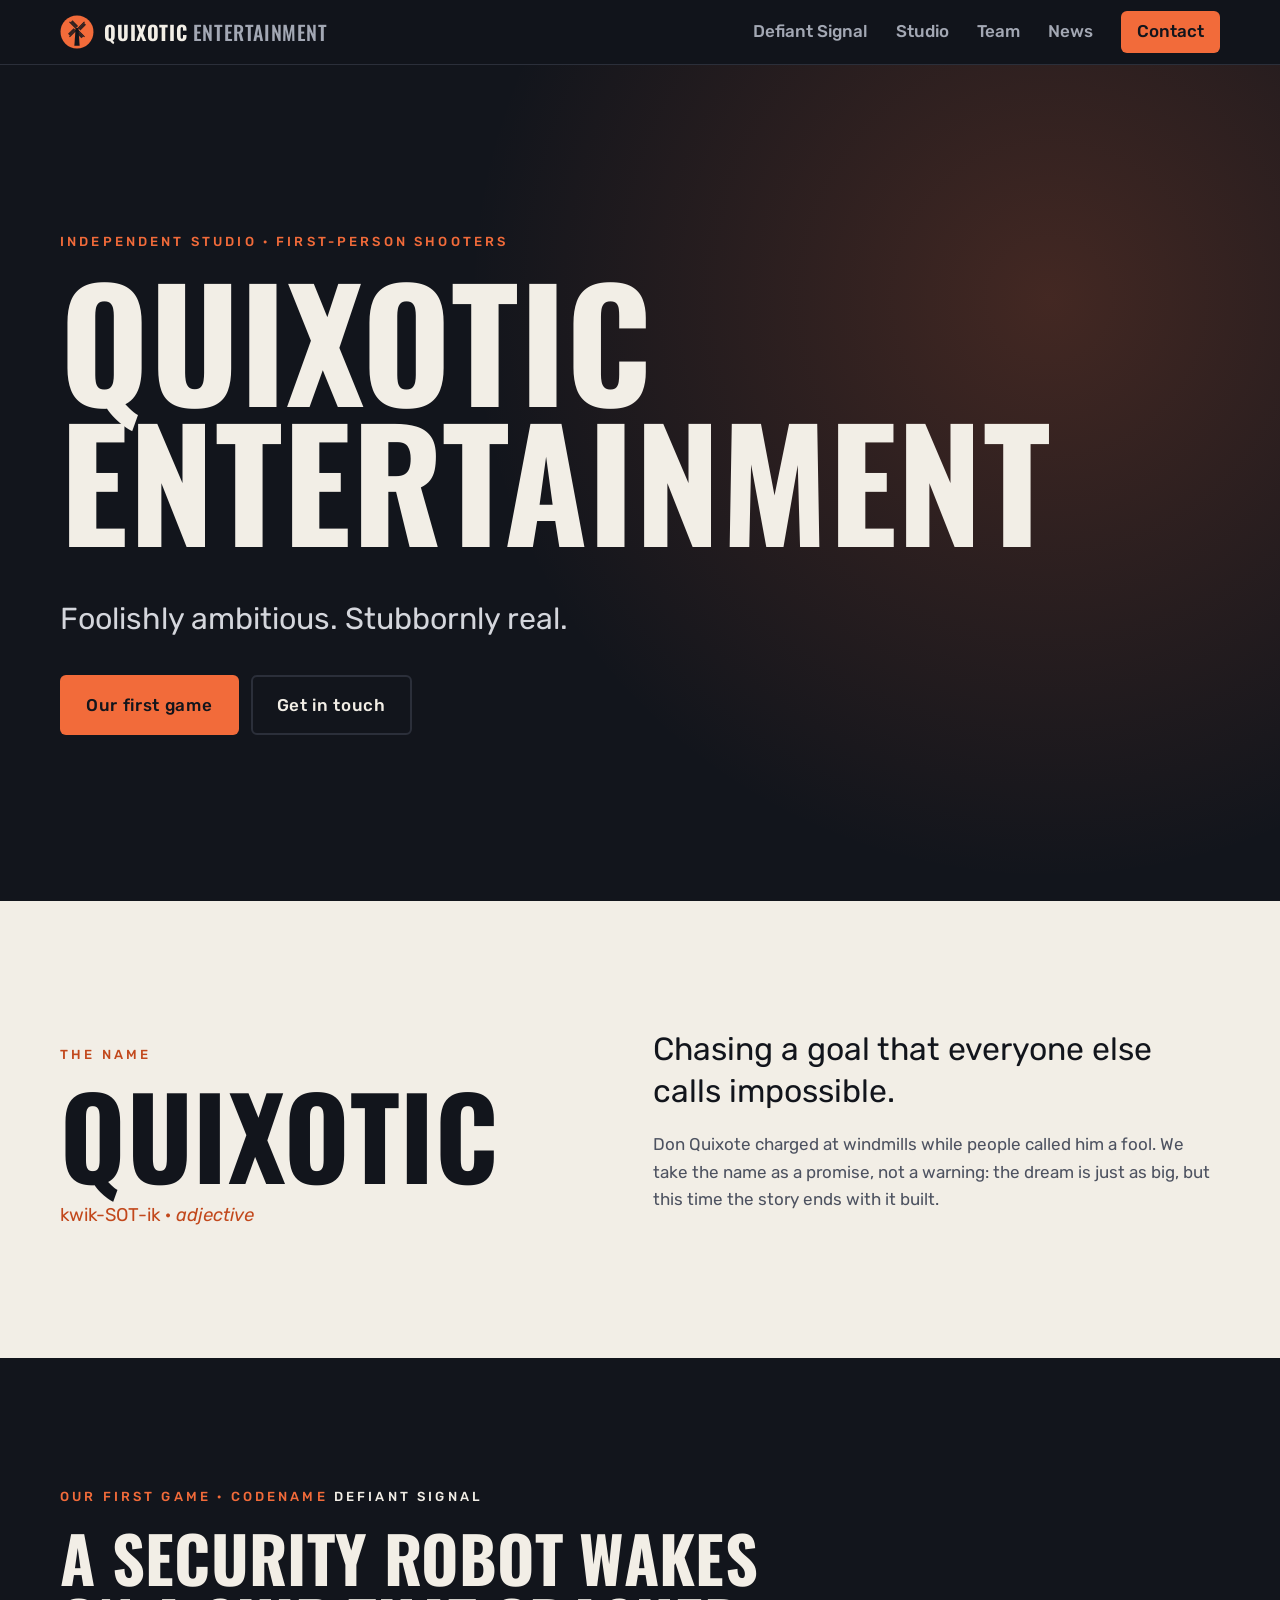
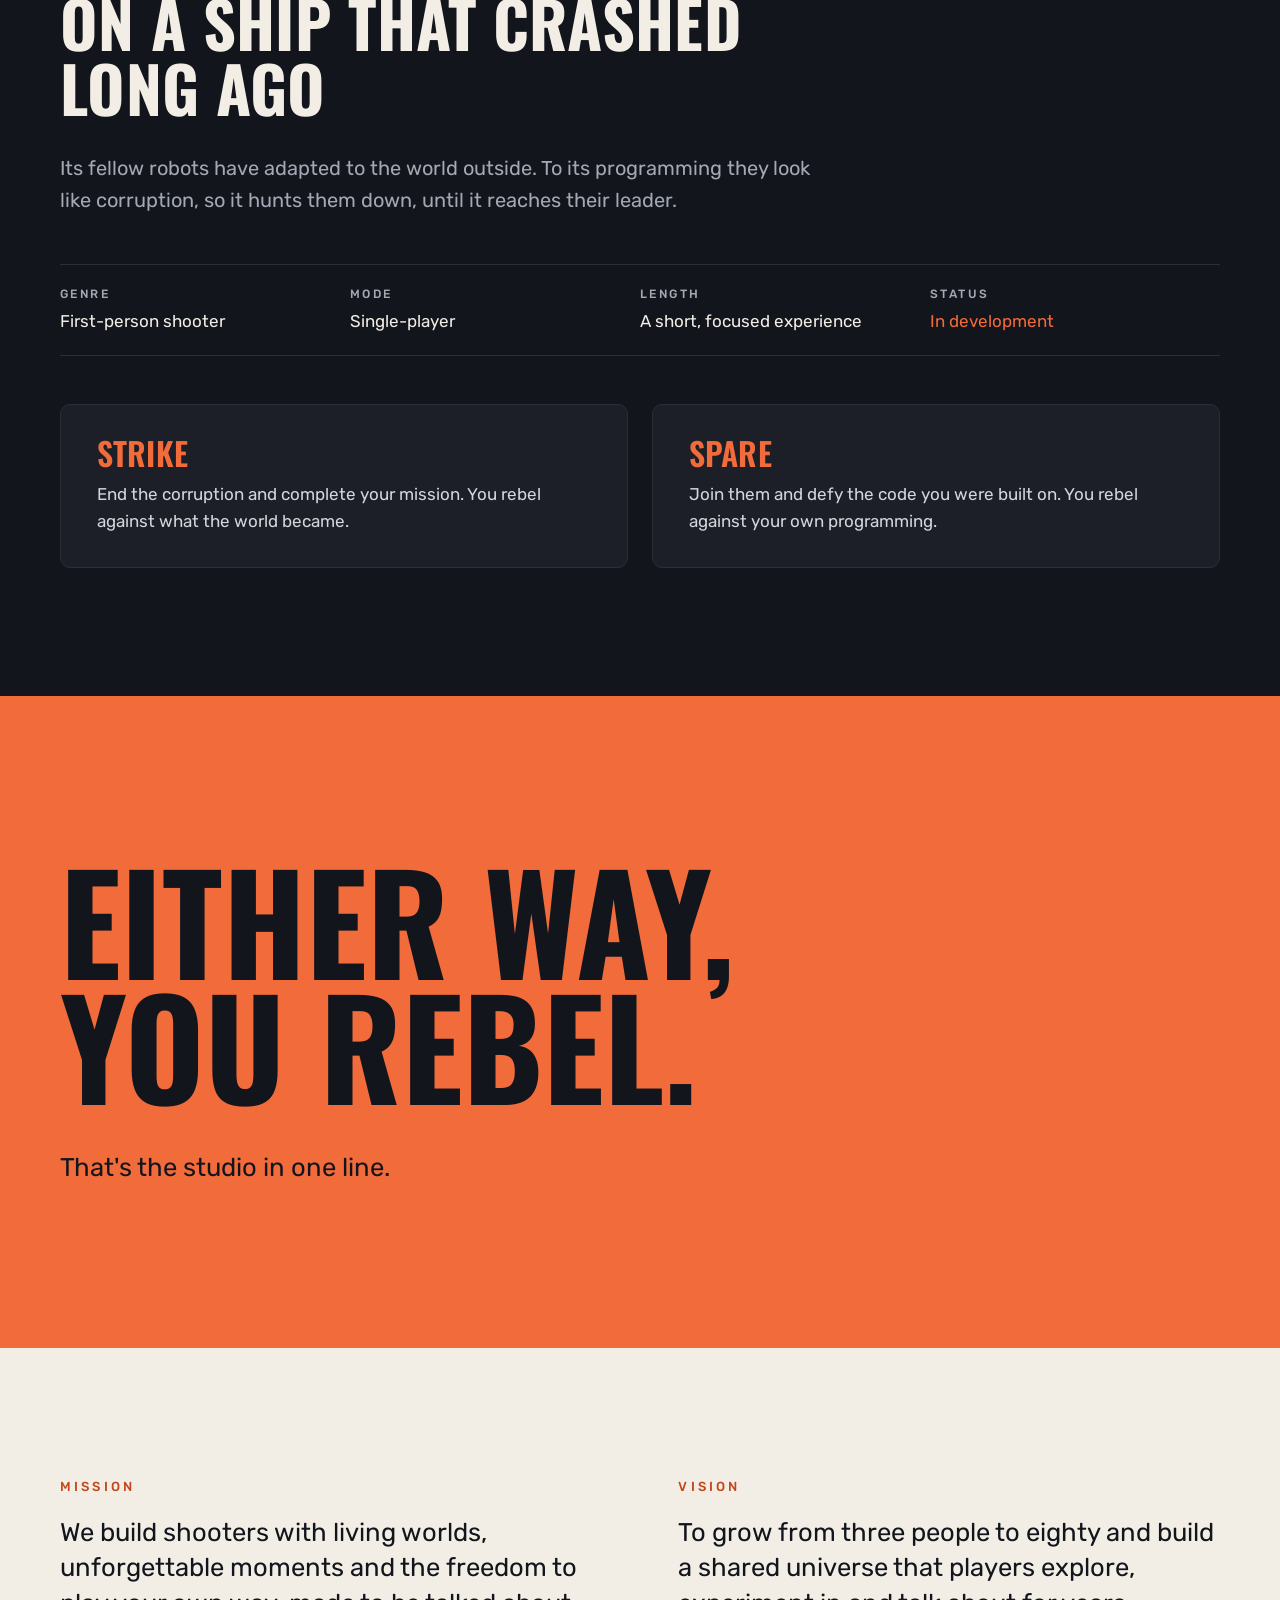
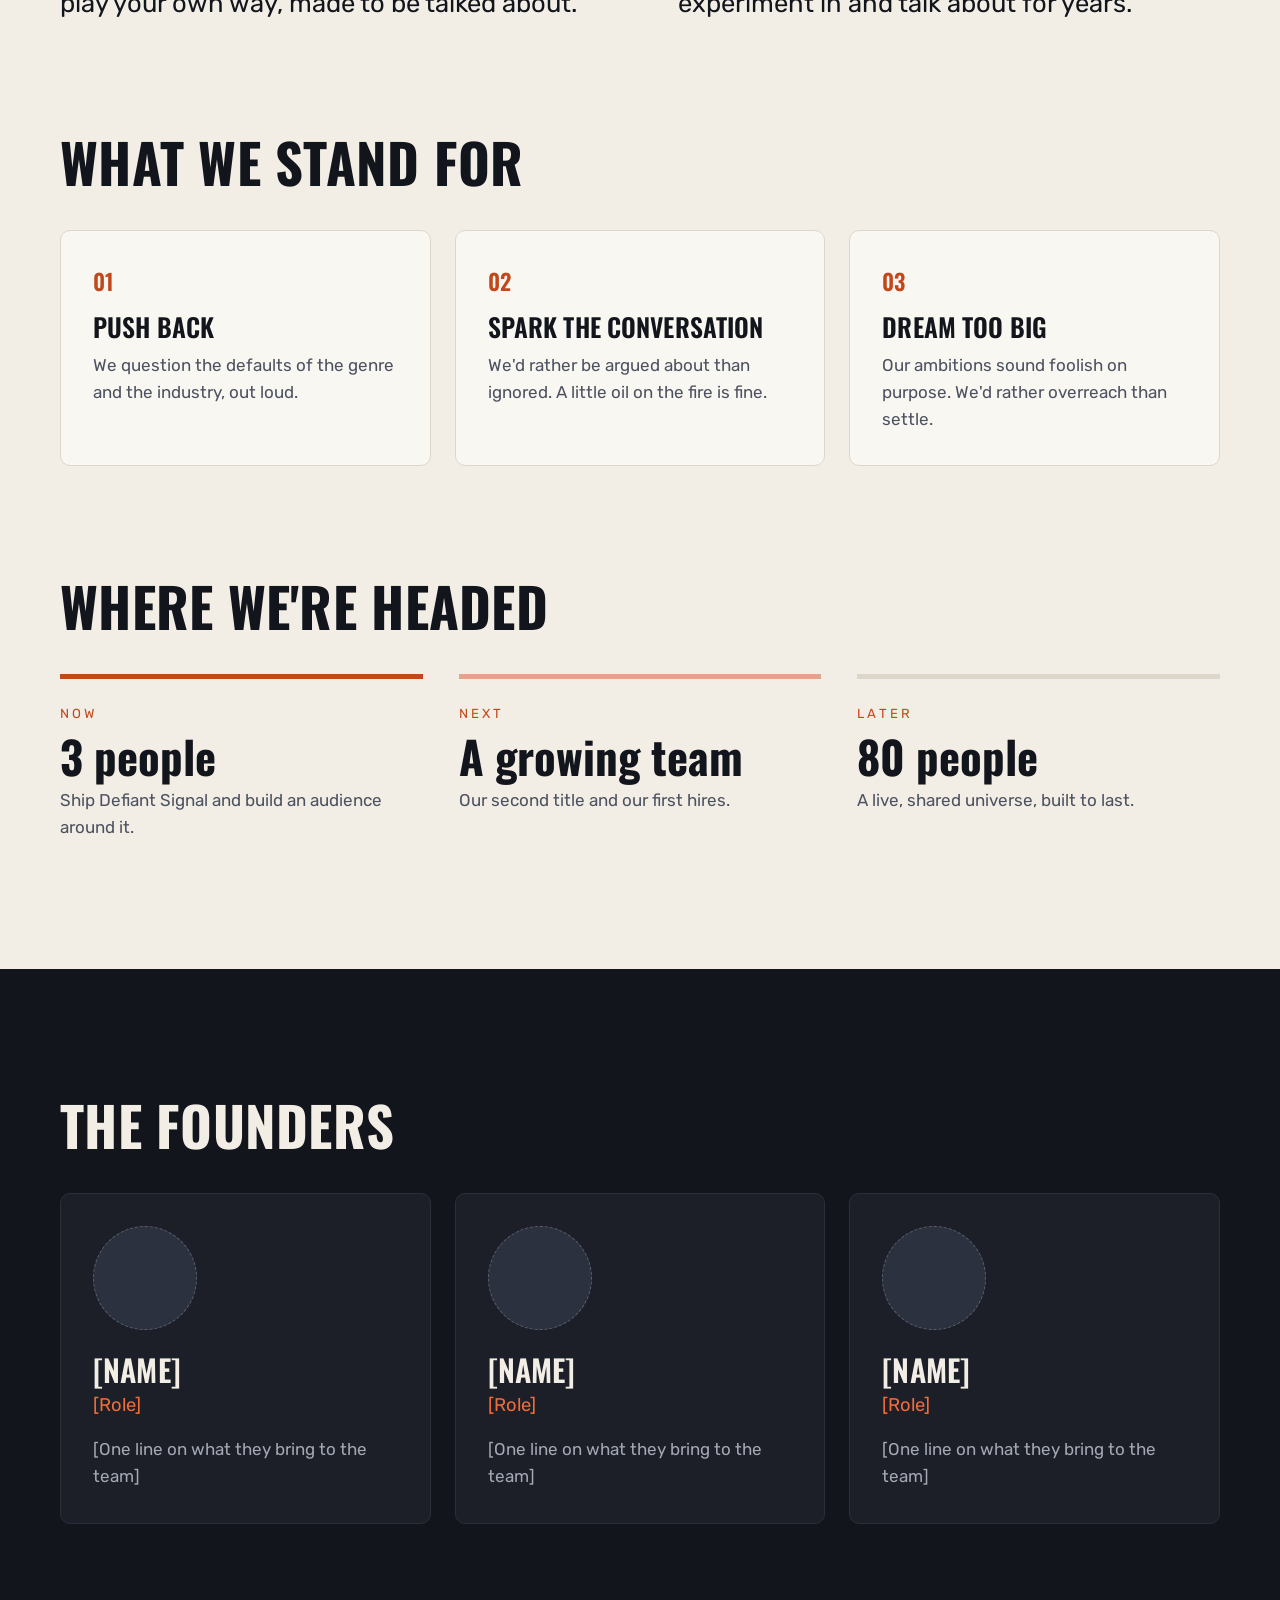
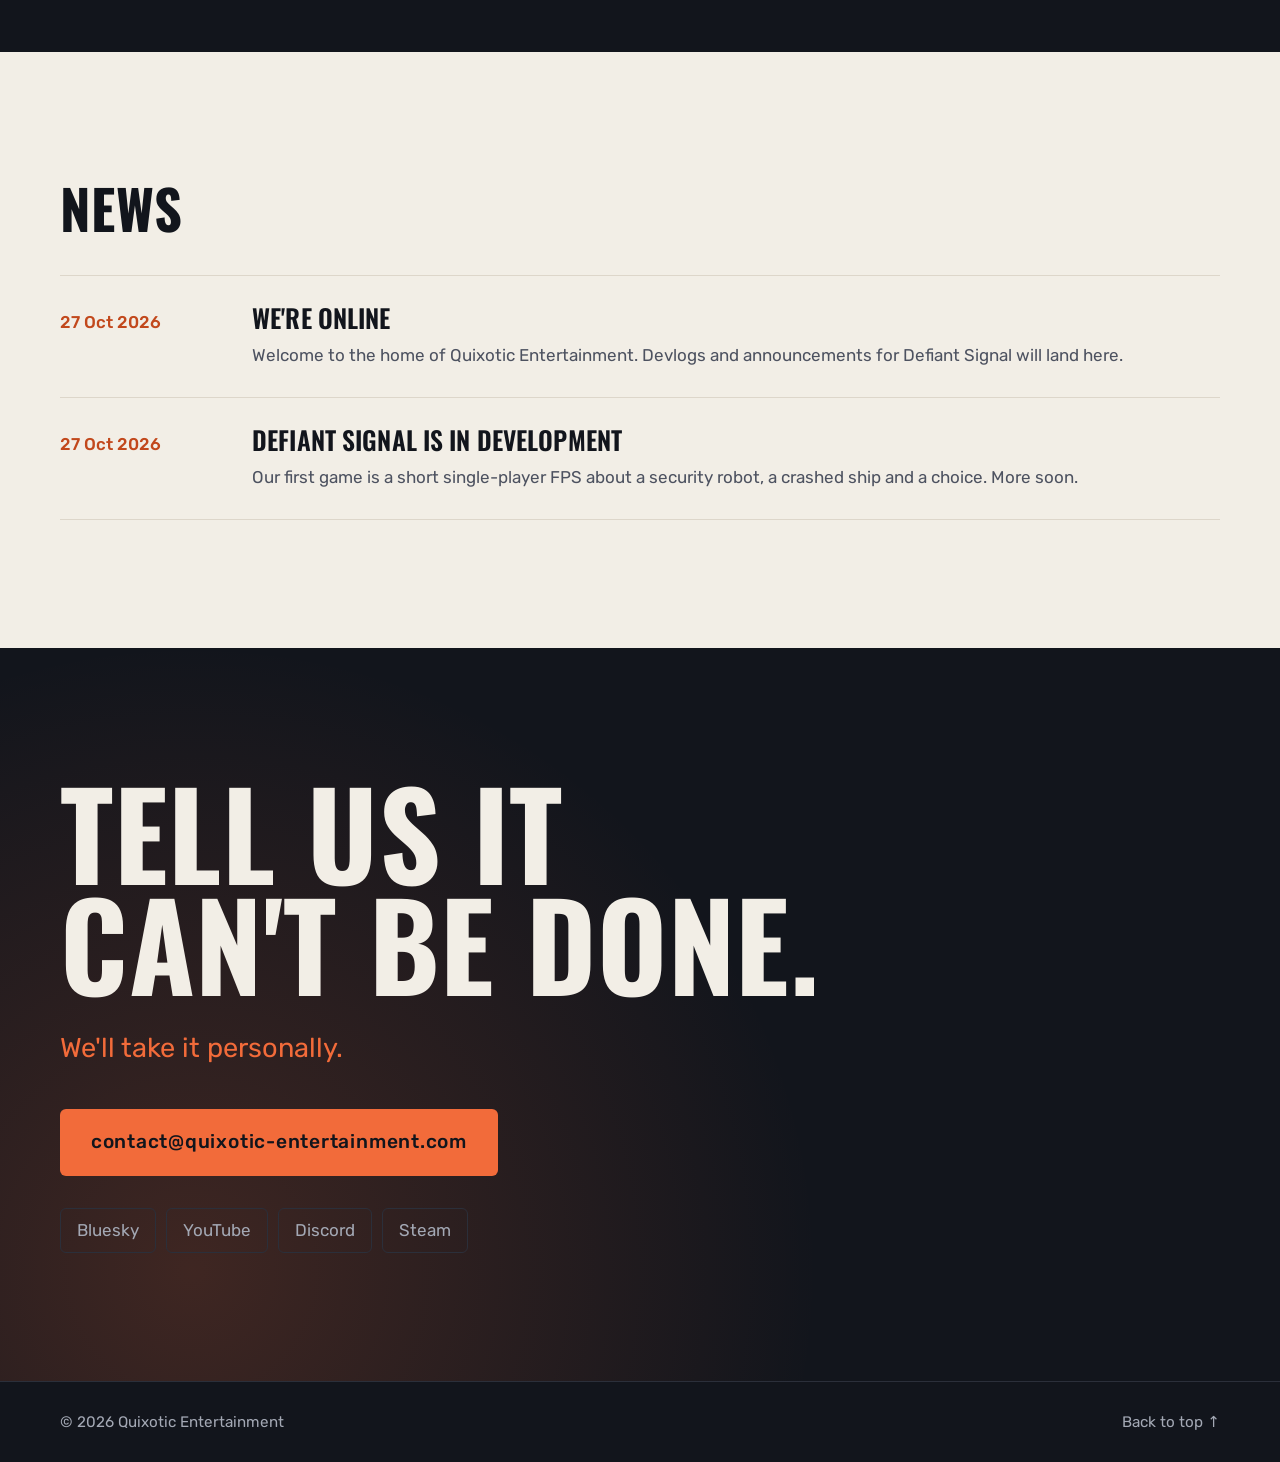
==== index.html @ 9f411820 "Add Quixotic Entertainment studio website Static site for quixotic-entertainment.com on GitHub Pages" ====
<!doctype html>
<html lang="en">
<head>
  <meta charset="utf-8">
  <meta name="viewport" content="width=device-width, initial-scale=1">
  <title>Quixotic Entertainment — Foolishly ambitious. Stubbornly real.</title>
  <meta name="description" content="Quixotic Entertainment is an independent studio making first-person shooters. Our first game, codename Defiant Signal, is a short single-player FPS.">
  <link rel="canonical" href="https://quixotic-entertainment.com/">
  <meta name="theme-color" content="#12151c">

  <meta property="og:type" content="website">
  <meta property="og:site_name" content="Quixotic Entertainment">
  <meta property="og:title" content="Quixotic Entertainment — Foolishly ambitious. Stubbornly real.">
  <meta property="og:description" content="An independent FPS studio. Our first game, codename Defiant Signal, is a short single-player shooter.">
  <meta property="og:url" content="https://quixotic-entertainment.com/">
  <meta property="og:image" content="https://quixotic-entertainment.com/assets/og-image.png">
  <meta name="twitter:card" content="summary_large_image">

  <link rel="icon" href="/assets/favicon.svg" type="image/svg+xml">
  <link rel="preconnect" href="https://fonts.googleapis.com">
  <link rel="preconnect" href="https://fonts.gstatic.com" crossorigin>
  <link href="https://fonts.googleapis.com/css2?family=Oswald:wght@500;600;700&family=Rubik:ital,wght@0,400;0,500;1,400&display=swap" rel="stylesheet">
  <link rel="stylesheet" href="/css/style.css">
  <script>document.documentElement.classList.add('js');</script>
</head>
<body>
  <a class="skip-link" href="#main">Skip to content</a>

  <header class="site-header">
    <div class="container nav-bar">
      <a class="brand" href="#top" aria-label="Quixotic Entertainment home">
        <img src="/assets/logo.svg" alt="" width="34" height="34">
        <span>Quixotic <em>Entertainment</em></span>
      </a>
      <button class="nav-toggle" aria-expanded="false" aria-controls="site-nav">
        <span class="sr-only">Menu</span>
        <span class="bar"></span><span class="bar"></span>
      </button>
      <nav id="site-nav" class="site-nav" aria-label="Main">
        <a href="#game">Defiant Signal</a>
        <a href="#studio">Studio</a>
        <a href="#team">Team</a>
        <a href="#news">News</a>
        <a href="#contact" class="nav-cta">Contact</a>
      </nav>
    </div>
  </header>

  <main id="main">
    <!-- HERO -->
    <section class="hero dark glow-tr" id="top">
      <div class="container">
        <p class="eyebrow">Independent studio · First-person shooters</p>
        <h1>Quixotic<br>Entertainment</h1>
        <p class="hero-tagline">Foolishly ambitious. Stubbornly real.</p>
        <div class="hero-actions">
          <a class="btn btn-primary" href="#game">Our first game</a>
          <a class="btn btn-ghost" href="#contact">Get in touch</a>
        </div>
      </div>
    </section>

    <!-- THE NAME -->
    <section class="section light" id="studio">
      <div class="container name-grid">
        <div class="reveal">
          <p class="eyebrow">The name</p>
          <h2 class="word">Quixotic</h2>
          <p class="pronounce">kwik-SOT-ik · <i>adjective</i></p>
        </div>
        <div class="reveal">
          <p class="definition">Chasing a goal that everyone else calls impossible.</p>
          <p class="muted">Don Quixote charged at windmills while people called him a fool. We take the name as a promise, not a warning: the dream is just as big, but this time the story ends with it built.</p>
        </div>
      </div>
    </section>

    <!-- FIRST GAME -->
    <section class="section dark" id="game">
      <div class="container">
        <header class="reveal">
          <p class="eyebrow">Our first game · Codename <strong>Defiant Signal</strong></p>
          <h2 class="game-title">A security robot wakes on a ship that crashed long ago</h2>
          <!-- TODO: placeholder story from the pitch deck; replace when the premise is final -->
          <p class="lede">Its fellow robots have adapted to the world outside. To its programming they look like corruption, so it hunts them down, until it reaches their leader.</p>
        </header>
        <ul class="game-facts reveal">
          <li><strong>Genre</strong><span>First-person shooter</span></li>
          <li><strong>Mode</strong><span>Single-player</span></li>
          <li><strong>Length</strong><span>A short, focused experience</span></li>
          <li><strong>Status</strong><span class="ember">In development</span></li>
        </ul>
        <div class="choice-grid">
          <article class="choice reveal">
            <h3>Strike</h3>
            <p>End the corruption and complete your mission. You rebel against what the world became.</p>
          </article>
          <article class="choice reveal">
            <h3>Spare</h3>
            <p>Join them and defy the code you were built on. You rebel against your own programming.</p>
          </article>
        </div>
      </div>
    </section>

    <!-- ONE-LINER -->
    <section class="band" aria-label="Studio motto">
      <div class="container reveal">
        <p class="band-big">Either way,<br>you rebel.</p>
        <p class="band-small">That's the studio in one line.</p>
      </div>
    </section>

    <!-- MISSION & VISION -->
    <section class="section light">
      <div class="container">
        <div class="mv-grid">
          <div class="mv reveal">
            <p class="eyebrow">Mission</p>
            <p class="mv-text">We build shooters with living worlds, unforgettable moments and the freedom to play your own way, made to be talked about.</p>
          </div>
          <div class="mv reveal">
            <p class="eyebrow">Vision</p>
            <p class="mv-text">To grow from three people to eighty and build a shared universe that players explore, experiment in and talk about for years.</p>
          </div>
        </div>

        <h2 class="section-title reveal">What we stand for</h2>
        <ol class="values">
          <li class="value reveal"><span class="num">01</span><h3>Push back</h3><p>We question the defaults of the genre and the industry, out loud.</p></li>
          <li class="value reveal"><span class="num">02</span><h3>Spark the conversation</h3><p>We'd rather be argued about than ignored. A little oil on the fire is fine.</p></li>
          <li class="value reveal"><span class="num">03</span><h3>Dream too big</h3><p>Our ambitions sound foolish on purpose. We'd rather overreach than settle.</p></li>
        </ol>

        <h2 class="section-title reveal">Where we're headed</h2>
        <ol class="roadmap">
          <li class="stage now reveal"><span class="stage-label">Now</span><strong>3 people</strong><p>Ship Defiant Signal and build an audience around it.</p></li>
          <!-- TODO: fill in team size and funding plan -->
          <li class="stage next reveal"><span class="stage-label">Next</span><strong>A growing team</strong><p>Our second title and our first hires.</p></li>
          <li class="stage later reveal"><span class="stage-label">Later</span><strong>80 people</strong><p>A live, shared universe, built to last.</p></li>
        </ol>
      </div>
    </section>

    <!-- FOUNDERS -->
    <section class="section dark" id="team">
      <div class="container">
        <h2 class="section-title reveal">The founders</h2>
        <!-- TODO: replace with real names, roles and photos (put photos in /assets and swap .avatar for an <img>) -->
        <ul class="team-grid">
          <li class="member reveal"><span class="avatar" aria-hidden="true"></span><h3>[Name]</h3><span class="role">[Role]</span><p>[One line on what they bring to the team]</p></li>
          <li class="member reveal"><span class="avatar" aria-hidden="true"></span><h3>[Name]</h3><span class="role">[Role]</span><p>[One line on what they bring to the team]</p></li>
          <li class="member reveal"><span class="avatar" aria-hidden="true"></span><h3>[Name]</h3><span class="role">[Role]</span><p>[One line on what they bring to the team]</p></li>
        </ul>
      </div>
    </section>

    <!-- NEWS -->
    <section class="section light" id="news">
      <div class="container">
        <h2 class="section-title reveal">News</h2>
        <!-- TODO: newest post first; copy an <article> block to add one -->
        <div class="news-list">
          <article class="news-item reveal">
            <time datetime="2026-10-27">27 Oct 2026</time>
            <h3>We're online</h3>
            <p>Welcome to the home of Quixotic Entertainment. Devlogs and announcements for Defiant Signal will land here.</p>
          </article>
          <article class="news-item reveal">
            <time datetime="2026-10-27">27 Oct 2026</time>
            <h3>Defiant Signal is in development</h3>
            <p>Our first game is a short single-player FPS about a security robot, a crashed ship and a choice. More soon.</p>
          </article>
        </div>
      </div>
    </section>

    <!-- CONTACT -->
    <section class="section dark glow-bl contact" id="contact">
      <div class="container reveal">
        <h2 class="contact-title">Tell us it<br>can't be done.</h2>
        <p class="contact-sub">We'll take it personally.</p>
        <!-- TODO: confirm this mailbox exists -->
        <a class="btn btn-primary btn-big" href="mailto:contact@quixotic-entertainment.com">contact@quixotic-entertainment.com</a>
        <!-- TODO: replace # with your real profile links, or remove ones you don't use -->
        <ul class="socials">
          <li><a href="#">Bluesky</a></li>
          <li><a href="#">YouTube</a></li>
          <li><a href="#">Discord</a></li>
          <li><a href="#">Steam</a></li>
        </ul>
      </div>
    </section>
  </main>

  <footer class="site-footer">
    <div class="container footer-row">
      <span>© <span id="year">2026</span> Quixotic Entertainment</span>
      <a href="#top">Back to top ↑</a>
    </div>
  </footer>

  <script src="/js/main.js" defer></script>
</body>
</html>
---- css/style.css ----
:root {
  --navy: #12151c;
  --navy-2: #1c1f27;
  --navy-line: #2b2f3a;
  --paper: #f2eee6;
  --paper-2: #f9f7f2;
  --paper-line: #ddd6ca;
  --ember: #f26b3a;
  --ember-dark: #c2481c;
  --gray-dark: #a3a8b4;   /* body text on navy */
  --gray-light: #4d5260;  /* body text on paper */
  --radius: 10px;
  --display: "Oswald", "Arial Narrow", Impact, sans-serif;
  --body: "Rubik", system-ui, -apple-system, "Segoe UI", sans-serif;
}

*, *::before, *::after { box-sizing: border-box; }
html { scroll-behavior: smooth; scroll-padding-top: 72px; }
body {
  margin: 0;
  background: var(--navy);
  color: var(--paper);
  font-family: var(--body);
  font-size: 1.0625rem;
  line-height: 1.6;
  -webkit-font-smoothing: antialiased;
}
img, svg { display: block; max-width: 100%; }
a { color: inherit; }
h1, h2, h3 { font-family: var(--display); font-weight: 700; text-transform: uppercase; line-height: 1.02; margin: 0 0 .5em; letter-spacing: .005em; }
h3 { font-size: 1.6rem; font-weight: 600; }
p { margin: 0 0 1em; }

.container { width: min(1160px, 100% - 32px); margin-inline: auto; }
.sr-only { position: absolute; width: 1px; height: 1px; overflow: hidden; clip: rect(0 0 0 0); white-space: nowrap; }
.skip-link { position: absolute; left: 16px; top: -60px; background: var(--ember); color: var(--navy); padding: 10px 16px; border-radius: 8px; z-index: 100; }
.skip-link:focus { top: 16px; }
:focus-visible { outline: 3px solid var(--ember); outline-offset: 3px; border-radius: 4px; }

/* Dark / light rhythm, as in the pitch deck */
.dark { background: var(--navy); color: var(--paper); --accent: var(--ember); --muted: var(--gray-dark); --card: var(--navy-2); --line: var(--navy-line); }
.light { background: var(--paper); color: var(--navy); --accent: var(--ember-dark); --muted: var(--gray-light); --card: var(--paper-2); --line: var(--paper-line); }
.glow-tr { background: radial-gradient(circle at 82% 28%, rgb(242 107 58 / .22), transparent 48%), var(--navy); }
.glow-bl { background: radial-gradient(circle at 15% 85%, rgb(242 107 58 / .2), transparent 50%), var(--navy); }

.eyebrow {
  font-size: .82rem; font-weight: 500; letter-spacing: .24em; text-transform: uppercase;
  color: var(--accent, var(--ember)); margin-bottom: 1.1rem;
}
.muted { color: var(--muted); }
.ember { color: var(--ember); }
.section { padding: clamp(72px, 10vw, 128px) 0; }
.section-title { font-size: clamp(2.2rem, 5vw, 3.4rem); margin: 0 0 40px; }
.section-title:not(:first-child) { margin-top: clamp(72px, 9vw, 112px); }

/* Buttons */
.btn {
  display: inline-flex; align-items: center; justify-content: center;
  padding: .9rem 1.5rem; border-radius: 6px; font-weight: 500; text-decoration: none;
  letter-spacing: .04em; border: 2px solid transparent; transition: transform .2s, background .2s, border-color .2s;
}
.btn:hover { transform: translateY(-2px); }
.btn-primary { background: var(--ember); color: var(--navy); }
.btn-primary:hover { background: #ff8257; }
.btn-ghost { border-color: var(--navy-line); color: var(--paper); }
.btn-ghost:hover { border-color: var(--paper); }
.btn-big { font-size: clamp(.9rem, 3.4vw, 1.2rem); padding: 1rem 1.8rem; overflow-wrap: anywhere; }

/* Header */
.site-header {
  position: sticky; top: 0; z-index: 50;
  background: rgb(18 21 28 / .85); backdrop-filter: blur(10px);
  border-bottom: 1px solid var(--navy-line);
}
.nav-bar { display: flex; align-items: center; justify-content: space-between; height: 64px; }
.brand { display: flex; align-items: center; gap: .65rem; text-decoration: none; font-family: var(--display); font-weight: 700; font-size: 1.25rem; text-transform: uppercase; letter-spacing: .03em; }
.brand em { font-style: normal; font-weight: 500; color: var(--gray-dark); }
.site-nav { display: flex; align-items: center; gap: 1.75rem; }
.site-nav a { text-decoration: none; font-weight: 500; color: var(--gray-dark); transition: color .2s; }
.site-nav a:hover { color: var(--paper); }
.site-nav .nav-cta { color: var(--navy); background: var(--ember); padding: .45rem 1rem; border-radius: 6px; }
.site-nav .nav-cta:hover { color: var(--navy); background: #ff8257; }
.nav-toggle { display: none; }

@media (max-width: 820px) {
  .brand em { display: none; }
  .nav-toggle {
    display: grid; gap: 6px; place-content: center; width: 44px; height: 44px;
    background: none; border: 1px solid var(--navy-line); border-radius: 8px; cursor: pointer;
  }
  .nav-toggle .bar { width: 20px; height: 2px; background: var(--paper); transition: transform .25s; }
  .nav-toggle[aria-expanded="true"] .bar:first-of-type { transform: translateY(4px) rotate(45deg); }
  .nav-toggle[aria-expanded="true"] .bar:last-of-type { transform: translateY(-4px) rotate(-45deg); }
  .site-nav {
    position: absolute; top: 64px; left: 0; right: 0; flex-direction: column; align-items: stretch; gap: 0;
    background: var(--navy-2); border-bottom: 1px solid var(--navy-line); padding: 8px 16px 16px;
    display: none;
  }
  .site-nav.open { display: flex; }
  .site-nav a { padding: .85rem 0; border-bottom: 1px solid var(--navy-line); }
  .site-nav .nav-cta { margin-top: 12px; text-align: center; border: 0; }
}

/* Hero */
.hero { min-height: calc(100vh - 64px); min-height: calc(100svh - 64px); display: flex; align-items: center; padding: 64px 0; }
.hero h1 { font-size: clamp(3.4rem, 13vw, 9.5rem); line-height: .92; margin-bottom: .3em; }
.hero-tagline { font-size: clamp(1.2rem, 3vw, 1.9rem); color: #d4d6dc; margin-bottom: 2rem; }
.hero-actions { display: flex; flex-wrap: wrap; gap: 12px; }

/* The name */
.name-grid { display: grid; grid-template-columns: 1fr 1.1fr; gap: clamp(32px, 6vw, 96px); align-items: end; }
.word { font-size: clamp(3.4rem, 10vw, 7rem); line-height: .9; margin-bottom: .15em; }
.pronounce { color: var(--accent); font-size: 1.15rem; margin: 0; }
.definition { font-size: clamp(1.4rem, 3vw, 2rem); line-height: 1.3; margin-bottom: 1.2rem; }
@media (max-width: 760px) { .name-grid { grid-template-columns: 1fr; } }

/* First game */
.eyebrow strong { color: var(--paper); font-weight: 500; }
.game-title { font-size: clamp(2.2rem, 5.5vw, 4rem); max-width: 22ch; }
.lede { color: var(--muted); font-size: clamp(1.05rem, 2vw, 1.25rem); max-width: 60ch; }
.game-facts { list-style: none; padding: 0; margin: 48px 0; display: grid; grid-template-columns: repeat(4, 1fr); border-block: 1px solid var(--line); }
.game-facts li { padding: 20px 16px 20px 0; }
.game-facts strong { display: block; font-size: .75rem; letter-spacing: .2em; text-transform: uppercase; color: var(--muted); font-weight: 500; margin-bottom: .2rem; }
@media (max-width: 760px) { .game-facts { grid-template-columns: repeat(2, 1fr); } }
.choice-grid { display: grid; grid-template-columns: 1fr 1fr; gap: 24px; }
.choice { background: var(--card); border: 1px solid var(--line); border-radius: var(--radius); padding: 32px 36px; }
.choice h3 { color: var(--ember); font-size: 2rem; margin-bottom: .35em; }
.choice p { margin: 0; color: #d4d6dc; }
@media (max-width: 680px) { .choice-grid { grid-template-columns: 1fr; } .choice { padding: 26px; } }

/* Orange band */
.band { background: var(--ember); color: var(--navy); padding: clamp(80px, 13vw, 160px) 0; }
.band-big { font-family: var(--display); font-weight: 700; text-transform: uppercase; font-size: clamp(3.4rem, 11vw, 8.5rem); line-height: .92; margin: 0 0 .3em; }
.band-small { font-size: clamp(1.1rem, 2.4vw, 1.6rem); margin: 0; }

/* Mission, vision, values, roadmap */
.mv-grid { display: grid; grid-template-columns: 1fr 1fr; gap: clamp(32px, 6vw, 80px); }
.mv-text { font-size: clamp(1.25rem, 2.4vw, 1.6rem); line-height: 1.4; margin: 0; }
@media (max-width: 760px) { .mv-grid { grid-template-columns: 1fr; } }
.values { list-style: none; padding: 0; margin: 0; display: grid; grid-template-columns: repeat(3, 1fr); gap: 24px; }
.value { background: var(--card); border: 1px solid var(--line); border-radius: var(--radius); padding: 32px; }
.value .num { display: block; font-family: var(--display); font-weight: 600; font-size: 1.4rem; color: var(--accent); margin-bottom: .9rem; }
.value p { color: var(--muted); margin: 0; }
.roadmap { list-style: none; padding: 0; margin: 0; display: grid; grid-template-columns: repeat(3, 1fr); gap: 36px; }
.stage { border-top: 5px solid var(--ember-dark); padding-top: 24px; }
.stage.next { border-color: #e2a48b; }
.stage.later { border-color: var(--paper-line); }
.stage-label { display: block; font-size: .82rem; letter-spacing: .24em; text-transform: uppercase; color: var(--accent); margin-bottom: .6rem; }
.stage strong { display: block; font-family: var(--display); font-size: clamp(2rem, 4vw, 2.8rem); line-height: 1.05; margin-bottom: .4rem; }
.stage p { color: var(--muted); margin: 0; }
@media (max-width: 860px) { .values, .roadmap { grid-template-columns: 1fr; } }

/* Founders */
.team-grid { list-style: none; margin: 0; padding: 0; display: grid; grid-template-columns: repeat(3, 1fr); gap: 24px; }
.member { background: var(--card); border: 1px solid var(--line); border-radius: var(--radius); padding: 32px; }
.avatar { display: block; width: 104px; height: 104px; border-radius: 50%; background: #2c313f; border: 1px dashed #5a6070; margin-bottom: 24px; }
.member h3 { font-size: 1.9rem; margin-bottom: .2em; }
.role { display: block; color: var(--ember); font-size: 1.15rem; margin-bottom: 1rem; }
.member p { color: var(--muted); margin: 0; }
@media (max-width: 860px) { .team-grid { grid-template-columns: 1fr; } }

/* News */
.news-list { border-top: 1px solid var(--line); }
.news-item { display: grid; grid-template-columns: 160px 1fr; gap: 6px 32px; padding: 28px 0; border-bottom: 1px solid var(--line); }
.news-item time { color: var(--accent); font-weight: 500; padding-top: .3rem; }
.news-item h3 { grid-column: 2; margin-bottom: .2rem; }
.news-item p { grid-column: 2; color: var(--muted); margin: 0; }
@media (max-width: 640px) {
  .news-item { grid-template-columns: 1fr; }
  .news-item h3, .news-item p { grid-column: 1; }
}

/* Contact */
.contact-title { font-size: clamp(3rem, 10vw, 7.5rem); line-height: .92; margin-bottom: .25em; }
.contact-sub { color: var(--ember); font-size: clamp(1.2rem, 2.6vw, 1.7rem); margin-bottom: 2.4rem; }
.socials { list-style: none; padding: 0; margin: 2rem 0 0; display: flex; flex-wrap: wrap; gap: 10px; }
.socials a { display: inline-block; padding: .5rem 1rem; border: 1px solid var(--navy-line); border-radius: 6px; text-decoration: none; color: var(--gray-dark); }
.socials a:hover { color: var(--paper); border-color: var(--paper); }

/* Footer */
.site-footer { border-top: 1px solid var(--navy-line); padding: 28px 0; color: var(--gray-dark); font-size: .95rem; }
.footer-row { display: flex; justify-content: space-between; flex-wrap: wrap; gap: 12px; }
.footer-row a { text-decoration: none; }
.footer-row a:hover { color: var(--paper); }

/* 404 */
.not-found { min-height: 100vh; display: grid; place-items: center; padding: 32px 16px; }
.not-found img { margin-bottom: 28px; }
.not-found h1 { font-size: clamp(3rem, 11vw, 7rem); line-height: .92; }
.not-found p { color: var(--gray-dark); margin-bottom: 2rem; font-size: 1.2rem; }

/* Reveal on scroll (only when JS is running) */
.js .reveal { opacity: 0; transform: translateY(24px); transition: opacity .7s ease, transform .7s ease; }
.js .reveal.visible { opacity: 1; transform: none; }

@media (prefers-reduced-motion: reduce) {
  html { scroll-behavior: auto; }
  .js .reveal { opacity: 1; transform: none; transition: none; }
  .btn:hover { transform: none; }
}
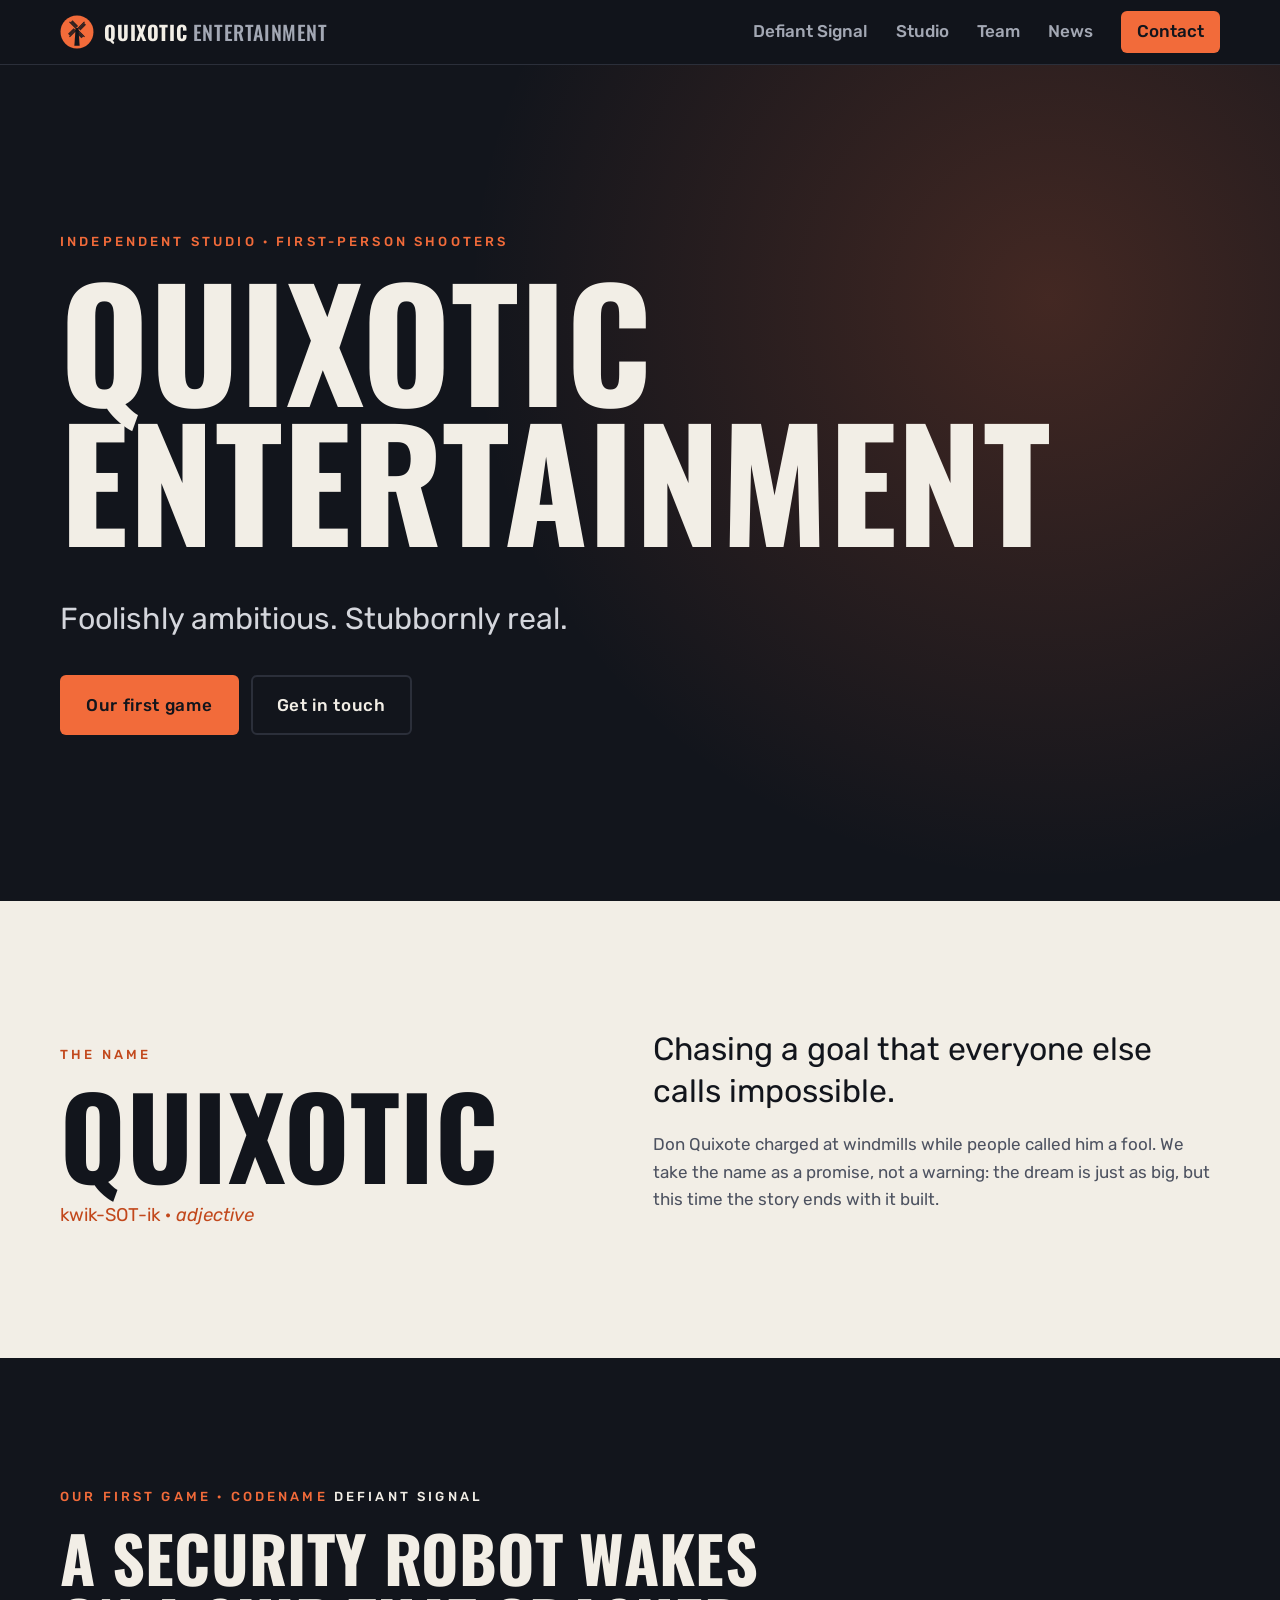
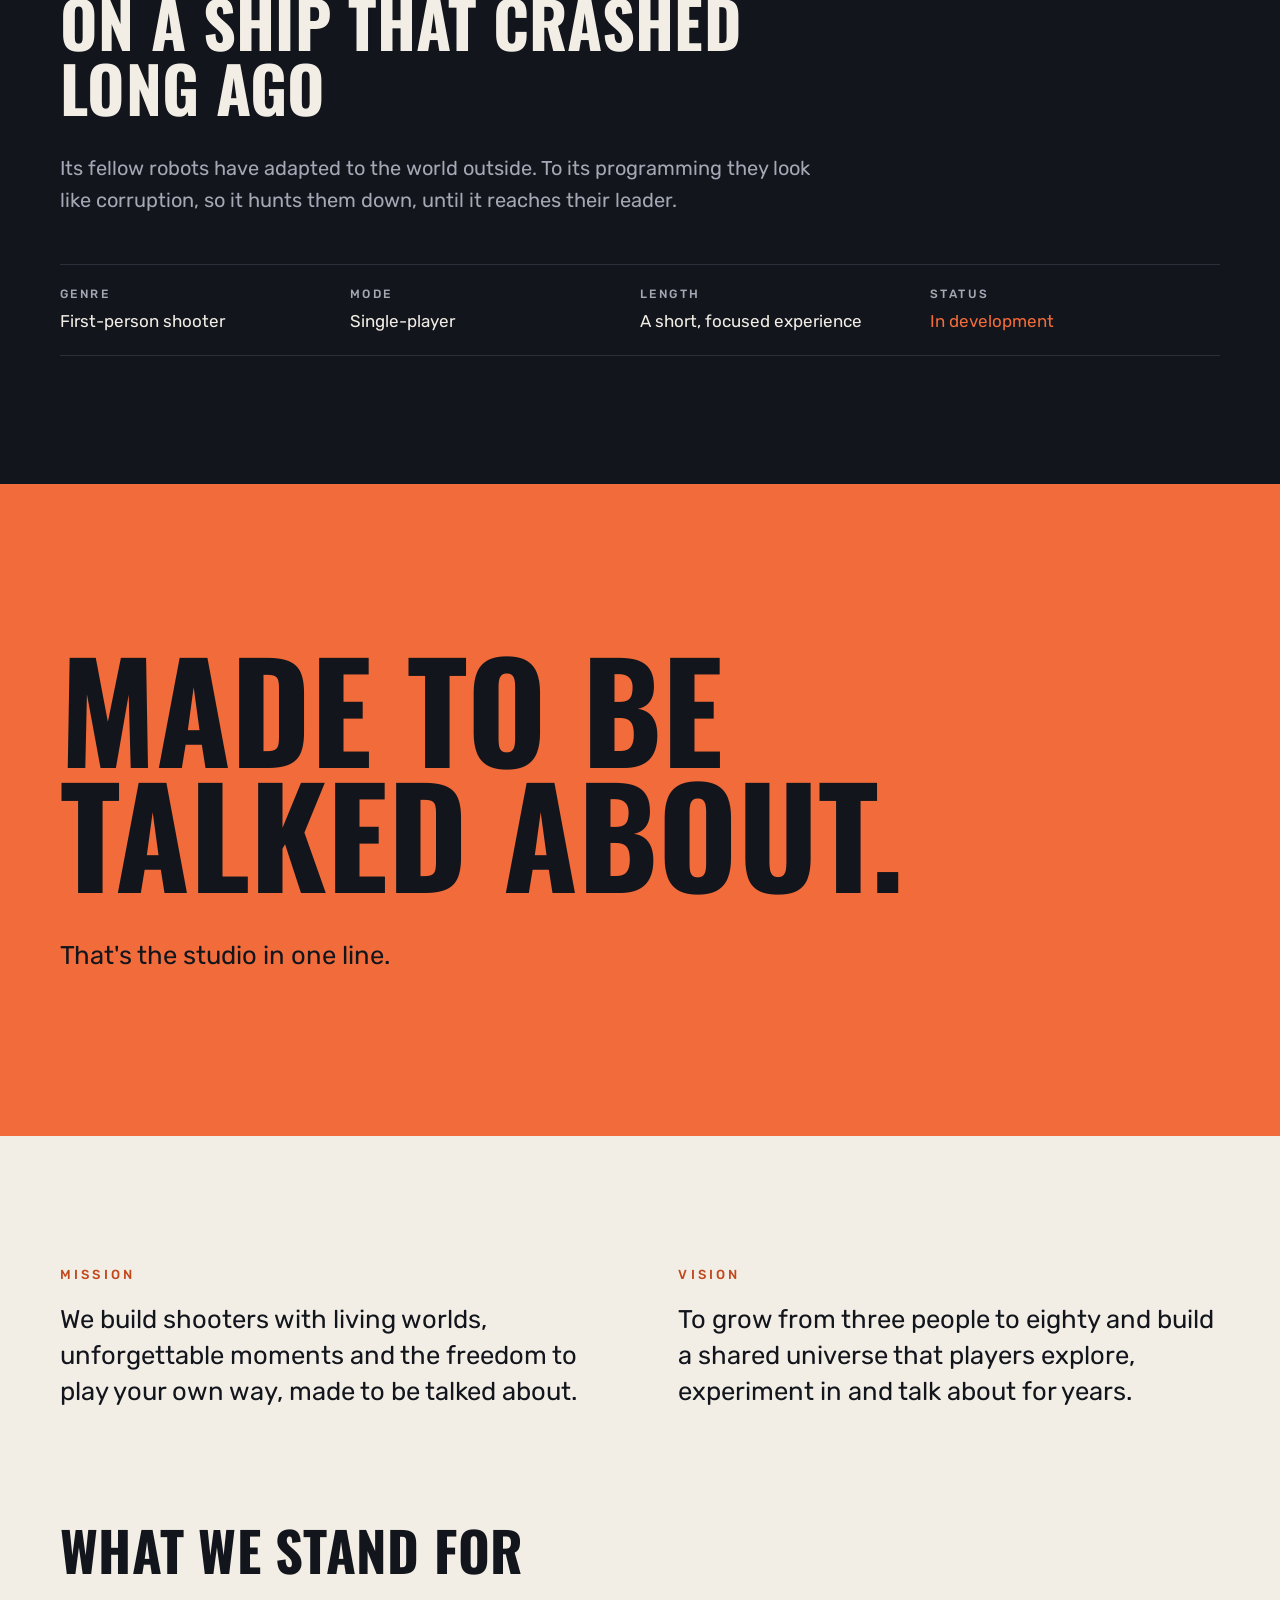
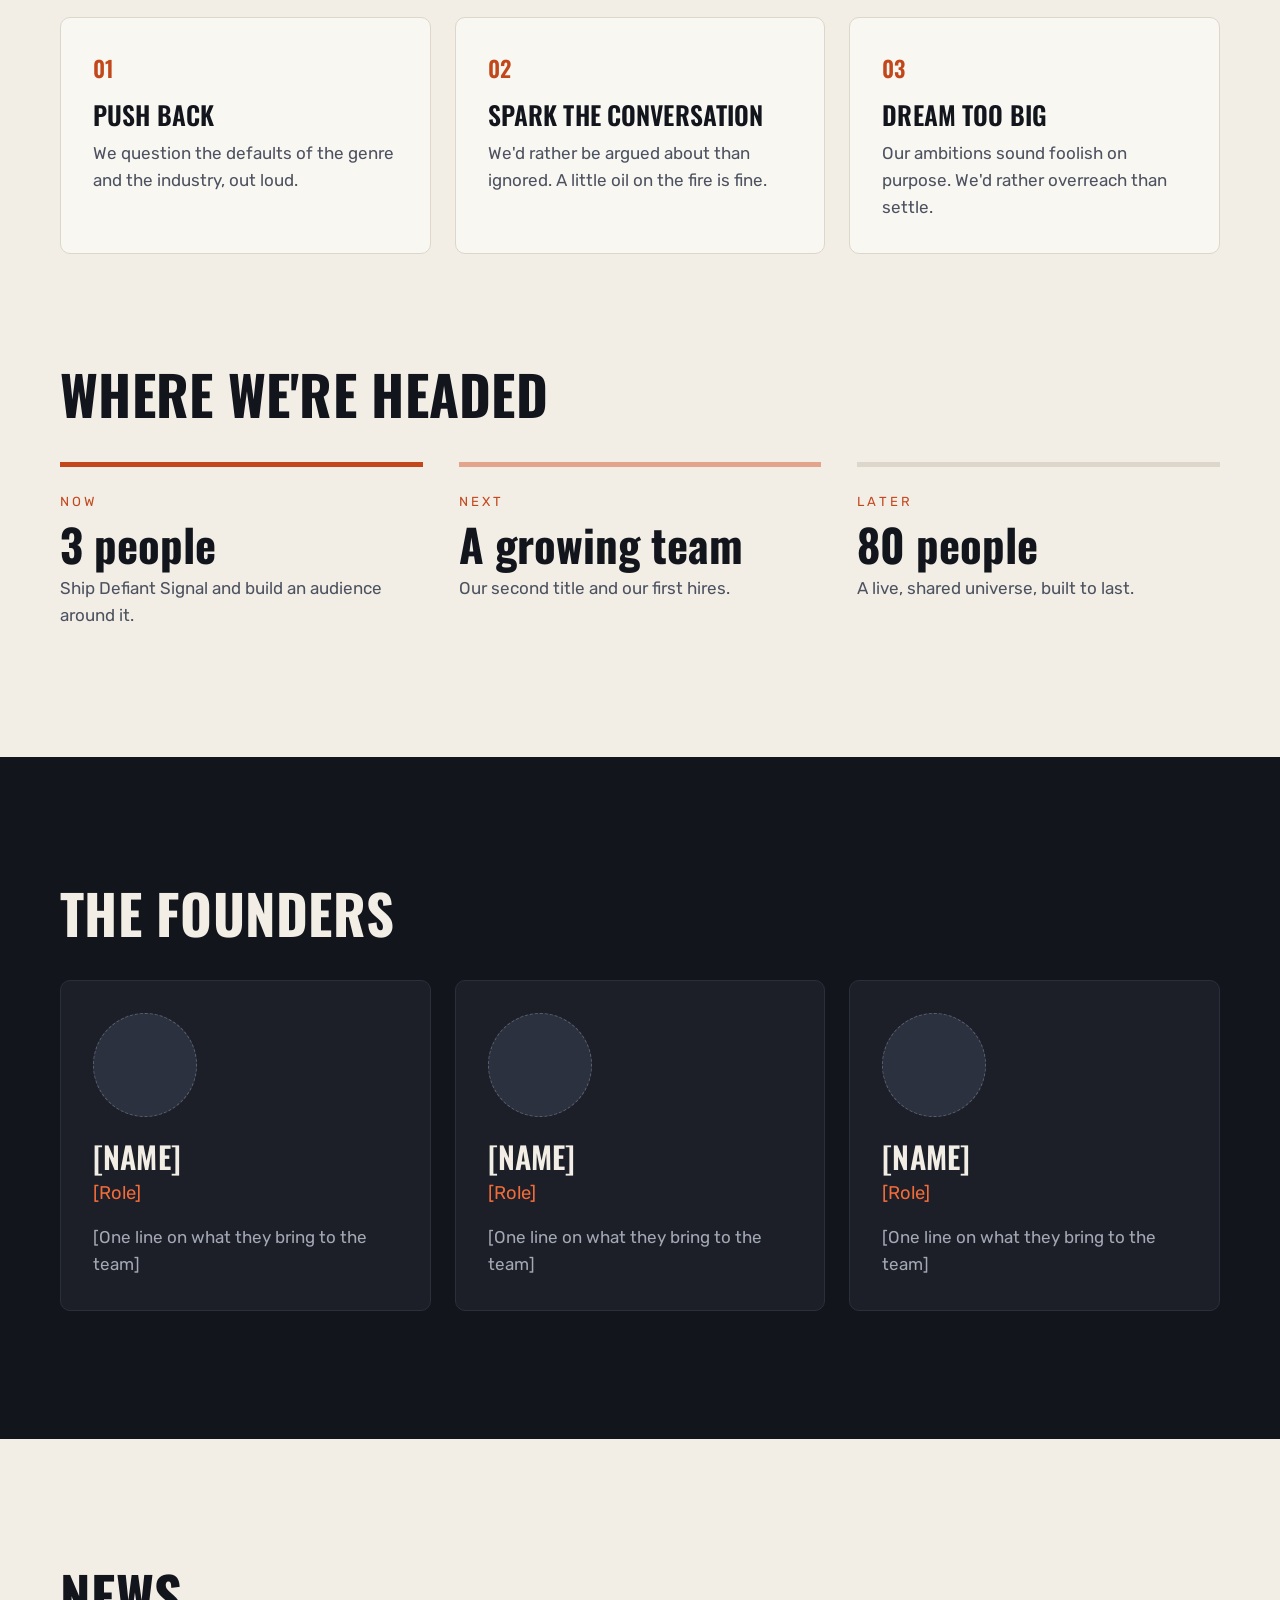
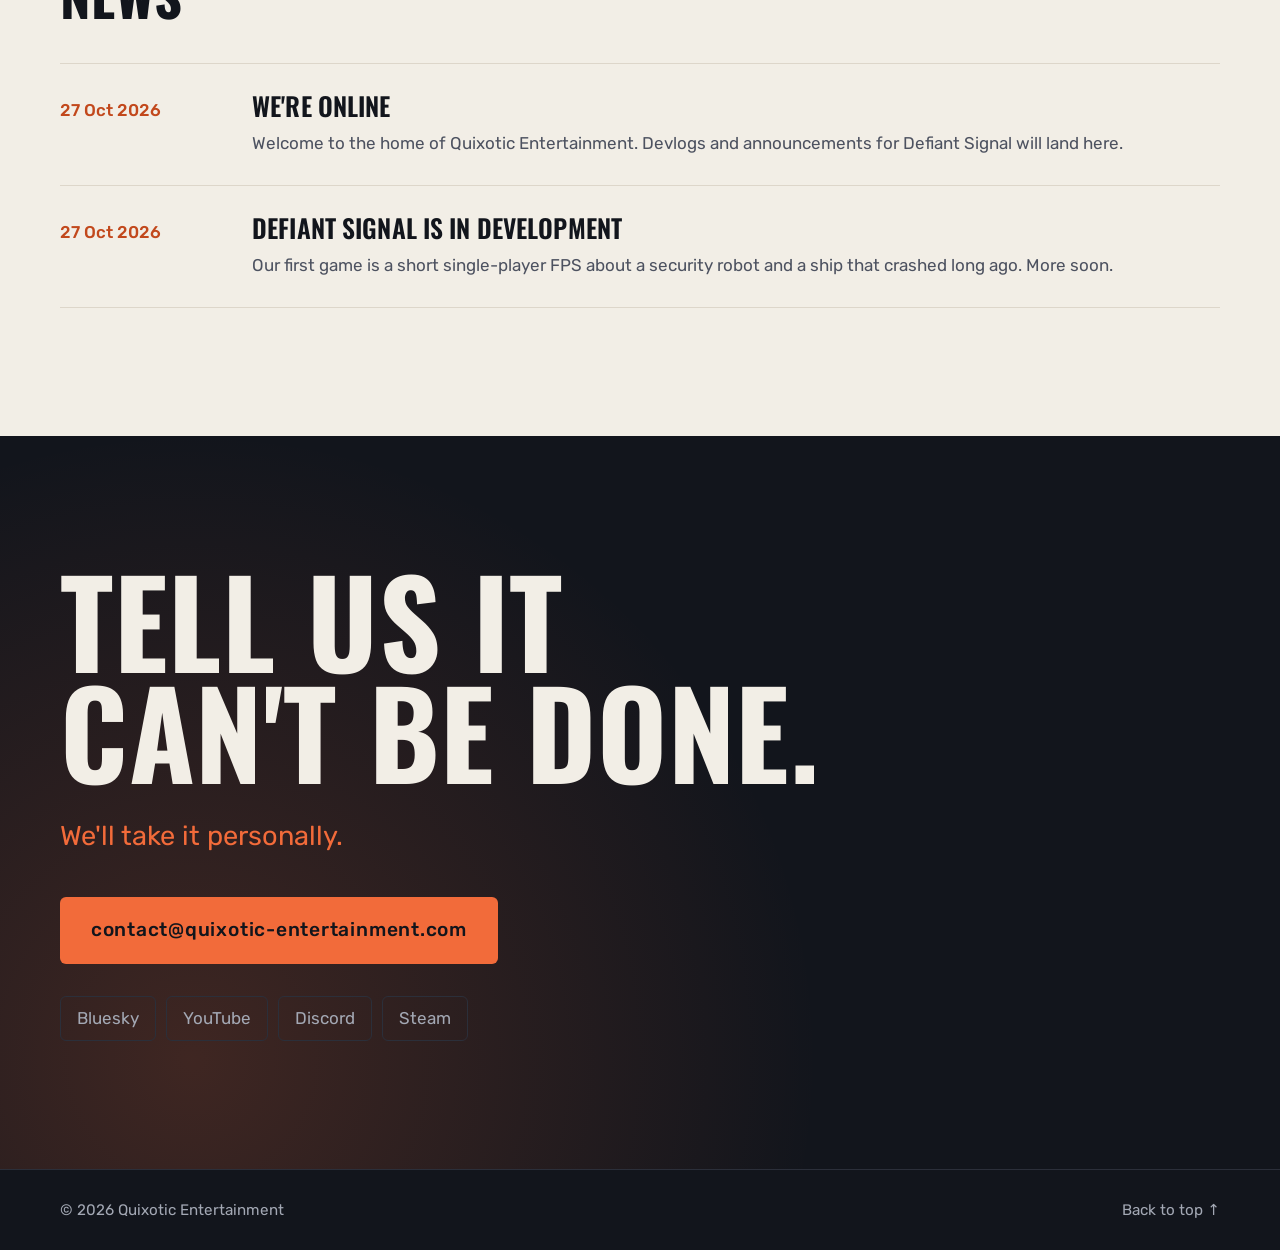
==== commit 72b2c5ec: "Hold back the Defiant Signal twist and animate in-page scrolling Remove the Strike/Spare choice and " ====
--- a/index.html
+++ b/index.html
@@ -81,7 +81,8 @@
         <header class="reveal">
           <p class="eyebrow">Our first game · Codename <strong>Defiant Signal</strong></p>
           <h2 class="game-title">A security robot wakes on a ship that crashed long ago</h2>
-          <!-- TODO: placeholder story from the pitch deck; replace when the premise is final -->
+          <!-- TODO: placeholder story from the pitch deck; replace when the premise is final.
+               The Strike / Spare choice is deliberately left out until the twist is revealed. -->
           <p class="lede">Its fellow robots have adapted to the world outside. To its programming they look like corruption, so it hunts them down, until it reaches their leader.</p>
         </header>
         <ul class="game-facts reveal">
@@ -90,23 +91,13 @@
           <li><strong>Length</strong><span>A short, focused experience</span></li>
           <li><strong>Status</strong><span class="ember">In development</span></li>
         </ul>
-        <div class="choice-grid">
-          <article class="choice reveal">
-            <h3>Strike</h3>
-            <p>End the corruption and complete your mission. You rebel against what the world became.</p>
-          </article>
-          <article class="choice reveal">
-            <h3>Spare</h3>
-            <p>Join them and defy the code you were built on. You rebel against your own programming.</p>
-          </article>
-        </div>
       </div>
     </section>
 
-    <!-- ONE-LINER -->
+    <!-- ONE-LINER (once the twist is public, "Either way, you rebel." from the deck fits here) -->
     <section class="band" aria-label="Studio motto">
       <div class="container reveal">
-        <p class="band-big">Either way,<br>you rebel.</p>
+        <p class="band-big">Made to be<br>talked about.</p>
         <p class="band-small">That's the studio in one line.</p>
       </div>
     </section>
@@ -169,7 +160,7 @@
           <article class="news-item reveal">
             <time datetime="2026-10-27">27 Oct 2026</time>
             <h3>Defiant Signal is in development</h3>
-            <p>Our first game is a short single-player FPS about a security robot, a crashed ship and a choice. More soon.</p>
+            <p>Our first game is a short single-player FPS about a security robot and a ship that crashed long ago. More soon.</p>
           </article>
         </div>
       </div>
--- a/css/style.css
+++ b/css/style.css
@@ -15,7 +15,7 @@
 }
 
 *, *::before, *::after { box-sizing: border-box; }
-html { scroll-behavior: smooth; scroll-padding-top: 72px; }
+html { scroll-padding-top: 72px; }
 body {
   margin: 0;
   background: var(--navy);
@@ -118,15 +118,10 @@
 .eyebrow strong { color: var(--paper); font-weight: 500; }
 .game-title { font-size: clamp(2.2rem, 5.5vw, 4rem); max-width: 22ch; }
 .lede { color: var(--muted); font-size: clamp(1.05rem, 2vw, 1.25rem); max-width: 60ch; }
-.game-facts { list-style: none; padding: 0; margin: 48px 0; display: grid; grid-template-columns: repeat(4, 1fr); border-block: 1px solid var(--line); }
+.game-facts { list-style: none; padding: 0; margin: 48px 0 0; display: grid; grid-template-columns: repeat(4, 1fr); border-block: 1px solid var(--line); }
 .game-facts li { padding: 20px 16px 20px 0; }
 .game-facts strong { display: block; font-size: .75rem; letter-spacing: .2em; text-transform: uppercase; color: var(--muted); font-weight: 500; margin-bottom: .2rem; }
 @media (max-width: 760px) { .game-facts { grid-template-columns: repeat(2, 1fr); } }
-.choice-grid { display: grid; grid-template-columns: 1fr 1fr; gap: 24px; }
-.choice { background: var(--card); border: 1px solid var(--line); border-radius: var(--radius); padding: 32px 36px; }
-.choice h3 { color: var(--ember); font-size: 2rem; margin-bottom: .35em; }
-.choice p { margin: 0; color: #d4d6dc; }
-@media (max-width: 680px) { .choice-grid { grid-template-columns: 1fr; } .choice { padding: 26px; } }
 
 /* Orange band */
 .band { background: var(--ember); color: var(--navy); padding: clamp(80px, 13vw, 160px) 0; }
@@ -194,7 +189,6 @@
 .js .reveal.visible { opacity: 1; transform: none; }
 
 @media (prefers-reduced-motion: reduce) {
-  html { scroll-behavior: auto; }
   .js .reveal { opacity: 1; transform: none; transition: none; }
   .btn:hover { transform: none; }
 }
